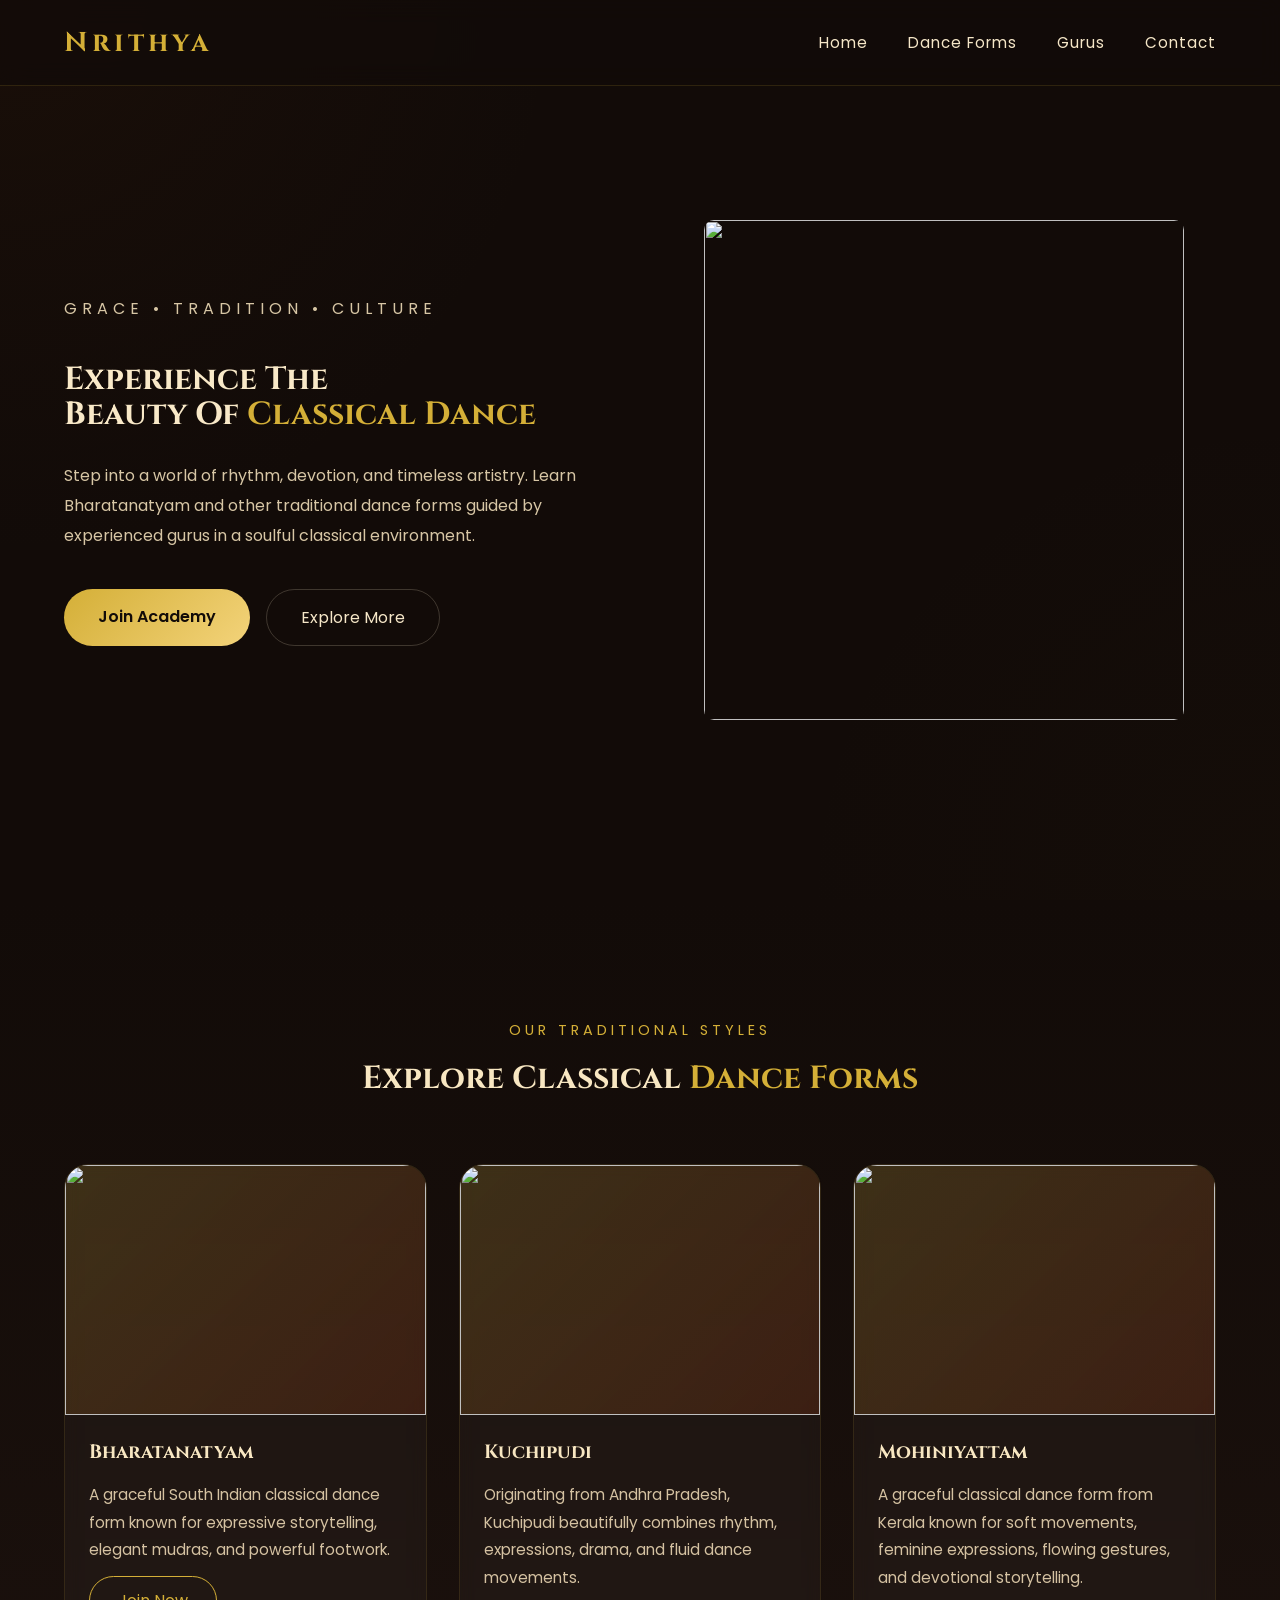
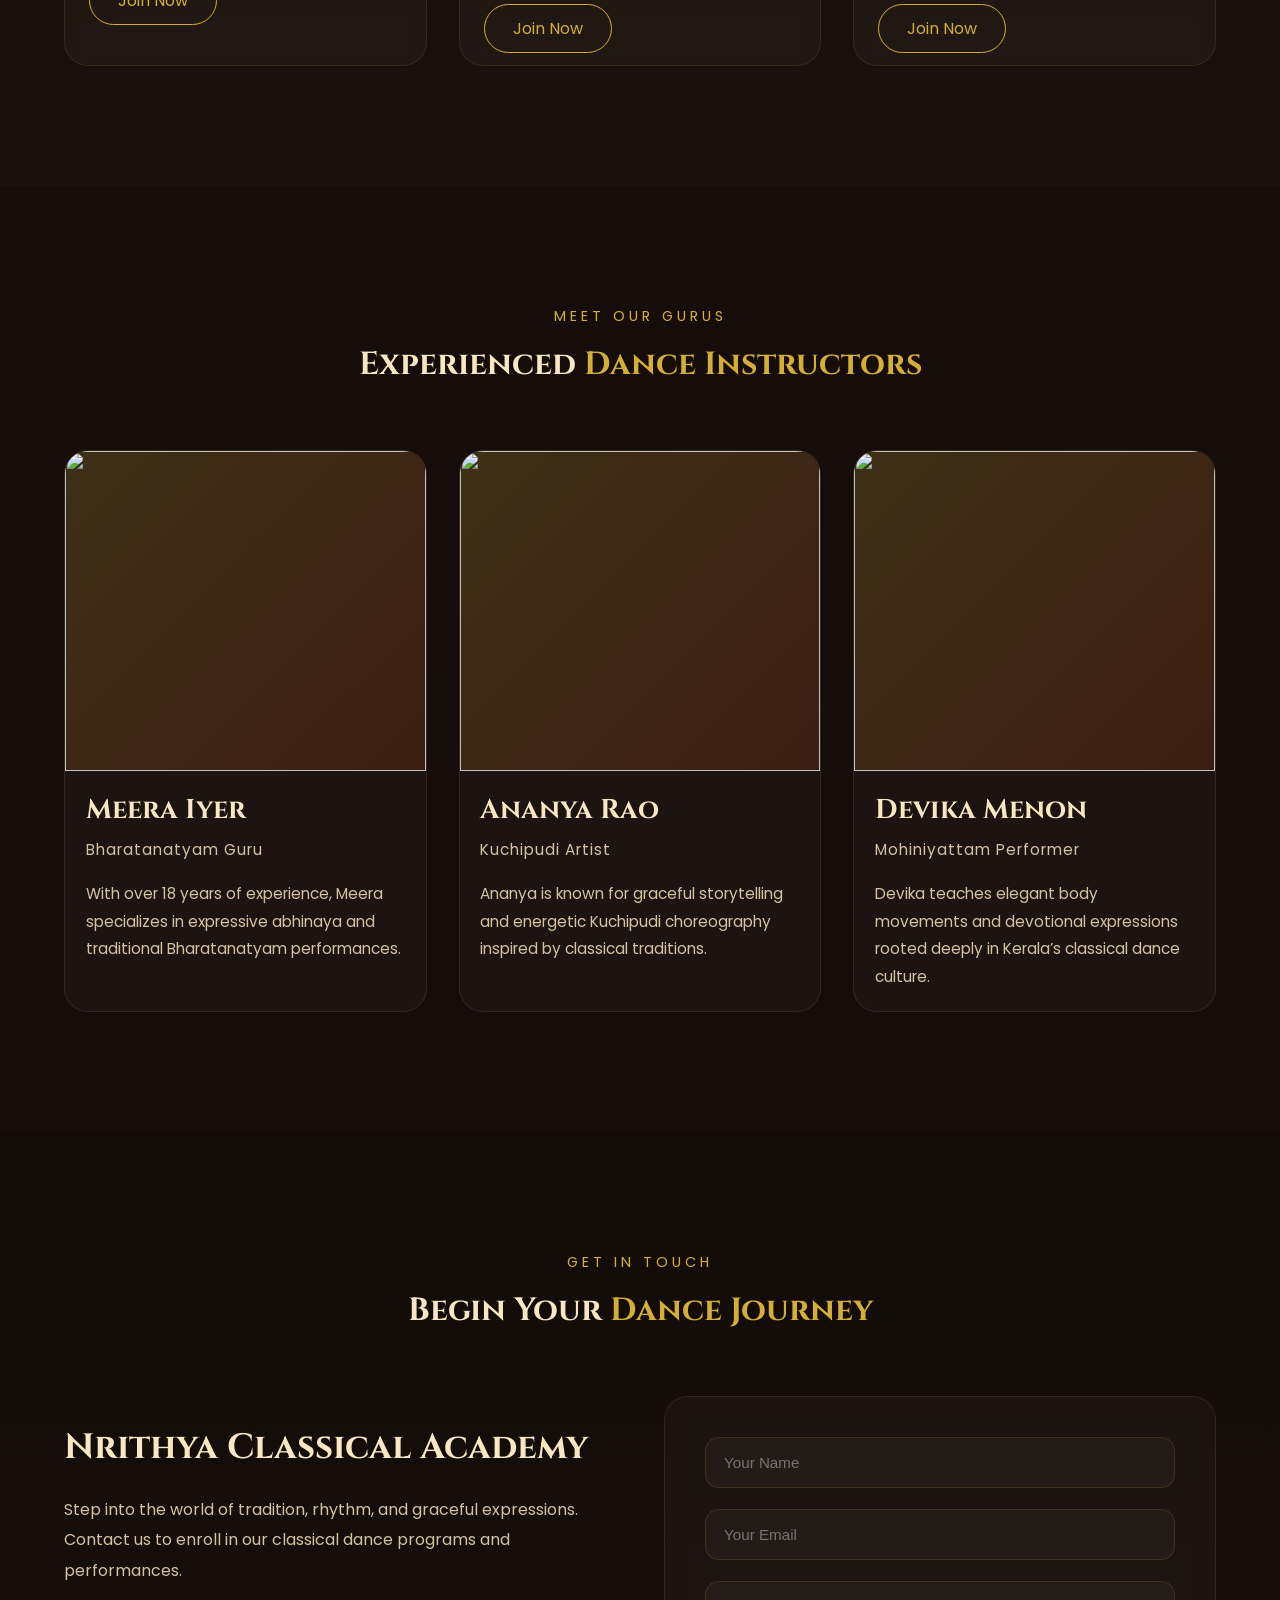
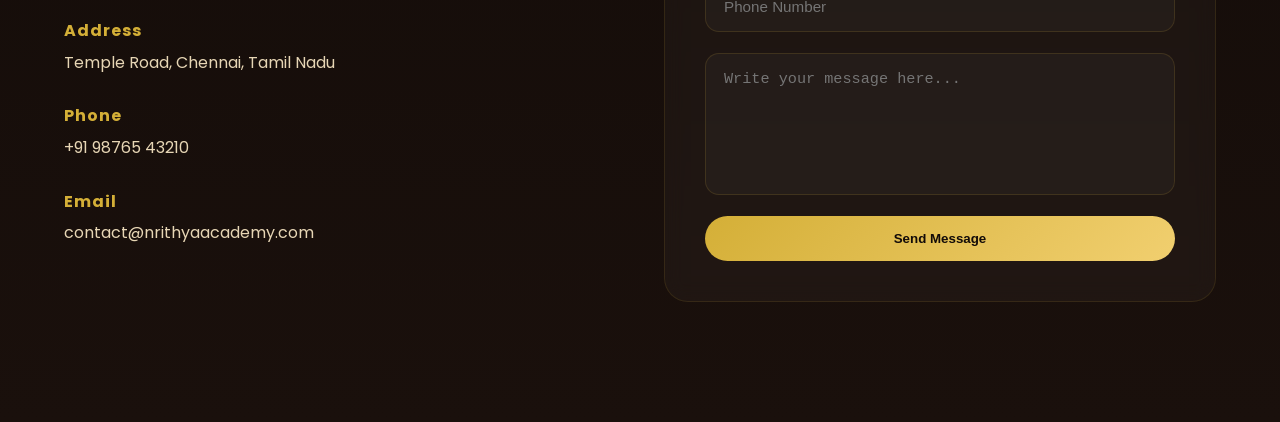
==== index.html @ 50ac48a0 "initial commit" ====
<!doctype html>
<html lang="en">
  <head>
    <meta charset="UTF-8" />
    <meta name="viewport" content="width=device-width, initial-scale=1.0" />
    <title>Nrithya Classical Dance</title>

    <link
      href="https://fonts.googleapis.com/css2?family=Cinzel:wght@400;500;600;700&family=Poppins:wght@300;400;500&display=swap"
      rel="stylesheet"
    />

    <link rel="stylesheet" href="style.css" />
    <link rel="stylesheet" href="css/navbar.css" />
    <link rel="stylesheet" href="css/hero.css" />
    <link rel="stylesheet" href="css/dance-forms.css" />
    <link rel="stylesheet" href="css/instructors.css" />
    <link rel="stylesheet" href="css/contact.css" />
  </head>

  <body>
    <!-- NAVBAR -->
    <nav>
      <div class="container navbar">
        <div class="logo">Nrithya</div>

        <ul class="nav-links">
          <li><a href="#hero">Home</a></li>
          <li><a href="#dance-forms">Dance Forms</a></li>
          <li><a href="#gurus">Gurus</a></li>
          <li><a href="#contact">Contact</a></li>
        </ul>

        <div class="hamburger">
          <span></span>
          <span></span>
          <span></span>
        </div>
      </div>
    </nav>

    <!-- HERO -->

    <section id="hero" class="hero">
      <div class="ornament ornament1"></div>
      <div class="ornament ornament2"></div>

      <div class="hero-container">
        <div class="hero-content">
          <p class="subtitle">GRACE • TRADITION • CULTURE</p>

          <h1>
            Experience The <br />
            Beauty Of <span>Classical Dance</span>
          </h1>

          <p>
            Step into a world of rhythm, devotion, and timeless artistry. Learn
            Bharatanatyam and other traditional dance forms guided by
            experienced gurus in a soulful classical environment.
          </p>

          <div class="hero-buttons">
            <a href="#contact" class="primary-btn">Join Academy</a>
            <a href="#dance-forms" class="secondary-btn">Explore More</a>
          </div>
        </div>

        <div class="hero-image">
          <img
            src="https://i.pinimg.com/474x/c1/97/d7/c197d7292b1a4ca4643cb6cf81c5b53d.jpg"
            alt=""
          />
        </div>
      </div>
    </section>

    <!-- DANCE FORMS SECTION -->

    <section id="dance-forms" class="dance-forms">
      <div class="container">
        <p class="section-subtitle">OUR TRADITIONAL STYLES</p>

        <h2 class="section-title">
          Explore Classical <span>Dance Forms</span>
        </h2>

        <div class="forms-grid">
          <!-- CARD 1 -->

          <div class="dance-card">
            <div class="card-image">
              <img
                src="https://static.vecteezy.com/system/resources/thumbnails/070/862/939/small/indian-classical-dancer-performing-bharatanatyam-in-traditional-costume-photo.jpg"
                alt=""
              />
            </div>

            <div class="card-content">
              <h3>Bharatanatyam</h3>

              <p>
                A graceful South Indian classical dance form known for
                expressive storytelling, elegant mudras, and powerful footwork.
              </p>

              <a href="#contact">Join Now</a>
            </div>
          </div>

          <!-- CARD 2 -->

          <div class="dance-card">
            <div class="card-image">
              <img
                src="https://cdn.britannica.com/99/126699-004-4DF6AC35/performance.jpg"
                alt=""
              />
            </div>

            <div class="card-content">
              <h3>Kuchipudi</h3>

              <p>
                Originating from Andhra Pradesh, Kuchipudi beautifully combines
                rhythm, expressions, drama, and fluid dance movements.
              </p>

              <a href="#contact">Join Now</a>
            </div>
          </div>

          <!-- CARD 3 -->

          <div class="dance-card">
            <div class="card-image">
              <img
                src="https://upload.wikimedia.org/wikipedia/commons/2/21/Mohiniyattam%2C_A_traditional_dance_form_of_Kerala_%28HSS%29_%2888%29.jpg?utm_source=commons.wikimedia.org&utm_campaign=index&utm_content=original"
                alt=""
              />
            </div>

            <div class="card-content">
              <h3>Mohiniyattam</h3>

              <p>
                A graceful classical dance form from Kerala known for soft
                movements, feminine expressions, flowing gestures, and
                devotional storytelling.
              </p>

              <a href="#contact">Join Now</a>
            </div>
          </div>
        </div>
      </div>
    </section>

    <!-- INSTRUCTORS SECTION -->

    <section id="gurus" class="instructors">
      <div class="container">
        <p class="section-subtitle">MEET OUR GURUS</p>

        <h2 class="section-title">
          Experienced <span>Dance Instructors</span>
        </h2>

        <div class="instructor-grid">
          <!-- CARD 1 -->

          <div class="instructor-card">
            <div class="instructor-image">
              <img
                src="https://c.superprof.com/i/a/36124409/15554604/600/20250429083446/dance-educator-classical-dance-bharatanatyam-from-rabindra-bharati-university-rhythm-focused.jpg"
                alt=""
              />
            </div>

            <div class="instructor-content">
              <h3>Meera Iyer</h3>
              <p class="dance-style">Bharatanatyam Guru</p>

              <p>
                With over 18 years of experience, Meera specializes in
                expressive abhinaya and traditional Bharatanatyam performances.
              </p>
            </div>
          </div>

          <!-- CARD 2 -->

          <div class="instructor-card">
            <div class="instructor-image">
              <img
                src="https://www.citywoofer.com/blog/wp-content/uploads/2023/05/WhatsApp-Image-2023-05-10-at-5.20.30-PM.jpeg"
                alt=""
              />
            </div>

            <div class="instructor-content">
              <h3>Ananya Rao</h3>
              <p class="dance-style">Kuchipudi Artist</p>

              <p>
                Ananya is known for graceful storytelling and energetic
                Kuchipudi choreography inspired by classical traditions.
              </p>
            </div>
          </div>

          <!-- CARD 3 -->

          <div class="instructor-card">
            <div class="instructor-image">
              <img
                src="https://media.ipassio.com/media/ckeditor_image/2022/11/08/mohiniyattam.webp"
                alt=""
              />
            </div>

            <div class="instructor-content">
              <h3>Devika Menon</h3>
              <p class="dance-style">Mohiniyattam Performer</p>

              <p>
                Devika teaches elegant body movements and devotional expressions
                rooted deeply in Kerala’s classical dance culture.
              </p>
            </div>
          </div>
        </div>
      </div>
    </section>

    <!-- CONTACT SECTION -->

    <section id="contact" class="contact-section">
      <div class="container">
        <p class="section-subtitle">GET IN TOUCH</p>

        <h2 class="section-title">Begin Your <span>Dance Journey</span></h2>

        <div class="contact-wrapper">
          <!-- LEFT -->

          <div class="contact-info">
            <h3>Nrithya Classical Academy</h3>

            <p>
              Step into the world of tradition, rhythm, and graceful
              expressions. Contact us to enroll in our classical dance programs
              and performances.
            </p>

            <div class="info-box">
              <h4>Address</h4>
              <p>Temple Road, Chennai, Tamil Nadu</p>
            </div>

            <div class="info-box">
              <h4>Phone</h4>
              <p>+91 98765 43210</p>
            </div>

            <div class="info-box">
              <h4>Email</h4>
              <p>contact@nrithyaacademy.com</p>
            </div>
          </div>

          <!-- RIGHT -->

          <form class="contact-form">
            <input type="text" placeholder="Your Name" />
            <input type="email" placeholder="Your Email" />
            <input type="text" placeholder="Phone Number" />

            <textarea
              rows="6"
              placeholder="Write your message here..."
            ></textarea>

            <button type="submit">Send Message</button>
          </form>
        </div>
      </div>
    </section>

    <script src="script.js"></script>
  </body>
</html>
---- style.css ----
@import url("https://fonts.googleapis.com/css2?family=Cinzel:wght@400;500;600;700&family=Poppins:wght@300;400;500&display=swap");

* {
  margin: 0;
  padding: 0;
  box-sizing: border-box;
}

html {
  scroll-behavior: smooth;
}

body {
  font-family: "Poppins", sans-serif;
  background: #120b08;
  color: #f6e7c8;
  overflow-x: hidden;
}
---- css/navbar.css ----
nav {
  width: 100%;
  position: fixed;
  top: 0;
  left: 0;
  z-index: 1000;
  background: rgba(18, 11, 8, 0.75);
  backdrop-filter: blur(12px);
  border-bottom: 1px solid rgba(212, 175, 55, 0.15);
}

.container {
  width: 90%;
  max-width: 1250px;
  margin: auto;
}

.navbar {
  height: 85px;
  display: flex;
  align-items: center;
  justify-content: space-between;
}

.logo {
  font-family: "Cinzel", serif;
  font-size: 1.7rem;
  color: #d4af37;
  letter-spacing: 4px;
  font-weight: 700;
}

.nav-links {
  display: flex;
  gap: 2.5rem;
  list-style: none;
}

.nav-links a {
  text-decoration: none;
  color: #f6e7c8;
  font-size: 0.95rem;
  letter-spacing: 1px;
  position: relative;
  transition: 0.3s;
}

.nav-links a::after {
  content: "";
  position: absolute;
  left: 0;
  bottom: -6px;
  width: 0%;
  height: 1px;
  background: #d4af37;
  transition: 0.3s;
}

.nav-links a:hover {
  color: #d4af37;
}

.nav-links a:hover::after {
  width: 100%;
}

.nav-btn {
  padding: 12px 28px;
  border-radius: 40px;
  border: 1px solid #d4af37;
  background: transparent;
  color: #d4af37;
  cursor: pointer;
  font-weight: 500;
  transition: 0.35s;
}

.nav-btn:hover {
  background: #d4af37;
  color: #120b08;
  box-shadow: 0 0 20px rgba(212, 175, 55, 0.35);
}

.hamburger {
  display: none;
  flex-direction: column;
  gap: 6px;
  cursor: pointer;
}

.hamburger span {
  width: 28px;
  height: 2px;
  background: #d4af37;
  border-radius: 10px;
}

@media (max-width: 768px) {
  .hamburger {
    display: flex;
    transition: 0.3s;
  }

  .nav-links {
    position: absolute;
    top: 85px;
    left: 0;
    width: 100%;
    background: #120b08;

    flex-direction: column;
    align-items: center;
    padding: 2rem 0;
    gap: 1.5rem;

    display: none;
  }

  .nav-links.active {
    display: flex;
  }
}
---- css/hero.css ----
.hero-container {
  width: 90%;
  max-width: 1200px;
  margin: auto;

  display: flex;
  align-items: center;
  justify-content: space-between;
  gap: 4rem;
}

.hero {
  min-height: 100vh;
  display: flex;
  align-items: center;
  padding: 120px 0 80px;

  background:
    linear-gradient(rgba(18, 11, 8, 0.82), rgba(18, 11, 8, 0.9)),
    radial-gradient(
      circle at top left,
      rgba(139, 69, 19, 0.35),
      transparent 35%
    ),
    radial-gradient(
      circle at bottom right,
      rgba(212, 175, 55, 0.12),
      transparent 30%
    ),
    #120b08;
}


/* LEFT CONTENT */

.hero-content {
  flex: 1;
  max-width: 650px;
}

.subtitle {
  color: #d4af37;
  letter-spacing: 5px;
  font-size: 0.9rem;
  margin-bottom: 1.3rem;
}

.hero h1 {
  font-family: "Cinzel", serif;
  font-size: 2rem;
  line-height: 1.1;
  margin-bottom: 1.8rem;
  color: #f9e9c8;
}

.hero h1 span {
  color: #d4af37;
}

.hero p {
  color: #d7c6a5;
  line-height: 1.9;
  font-size: 1rem;
  margin-bottom: 2.3rem;
}

/* RIGHT IMAGE */

.hero-image {
  flex: 1;
  display: flex;
  justify-content: center;
}

.hero-image img {
  width: 100%;
  max-width: 480px;
  object-fit: cover;
  height: 500px;
  border-radius: 10px;
}

/* BUTTONS */

.hero-buttons {
  display: flex;
  gap: 1rem;
}

.primary-btn,
.secondary-btn {
  padding: 15px 34px;
  border-radius: 50px;
  font-size: 1rem;
  cursor: pointer;
  transition: 0.35s;
  text-decoration: none;
}

.primary-btn {
  border: none;
  background: linear-gradient(135deg, #d4af37, #f3d37a);
  color: #120b08;
  font-weight: 600;
}

.primary-btn:hover {
  transform: translateY(-3px);
  box-shadow: 0 10px 25px rgba(212, 175, 55, 0.35);
}

.secondary-btn {
  background: transparent;
  border: 1px solid rgba(246, 231, 200, 0.2);
  color: #f6e7c8;
}

.secondary-btn:hover {
  transform: translateY(-3px);
  border-color: #d4af37;
  color: #d4af37;
}

/* RESPONSIVE */

@media (max-width: 900px) {
  .hero h1 {
    font-size: 3rem;
  }

  .hero-image {
    display: none;
  }
}

@media (max-width: 768px) {
  .hero-container {
    flex-direction: column-reverse;
    text-align: center;
  }

  .hero h1 {
    font-size: 2.7rem;
  }

  .hero-buttons {
    justify-content: center;
    flex-wrap: wrap;
  }

  .subtitle {
    letter-spacing: 3px;
  }
}
---- css/dance-forms.css ----
.dance-forms {
  padding: 120px 0;
  background: linear-gradient(to bottom, #120b08, #1b110d);
  position: relative;
}

.section-subtitle {
  text-align: center;
  color: #d4af37;
  letter-spacing: 4px;
  font-size: 0.9rem;
  margin-bottom: 1rem;
}

.section-title {
  text-align: center;
  font-size: 2rem;
  font-family: "Cinzel", serif;
  color: #f8e7c2;
  margin-bottom: 4rem;
}

.section-title span {
  color: #d4af37;
}

.forms-grid {
  display: grid;
  grid-template-columns: repeat(auto-fit, minmax(300px, 1fr));
  gap: 2rem;
}

.dance-card {
  background: rgba(255, 255, 255, 0.03);
  border: 1px solid rgba(212, 175, 55, 0.12);
  border-radius: 24px;
  overflow: hidden;
  transition: 0.4s;
  backdrop-filter: blur(8px);
}

.dance-card:hover {
  transform: translateY(-10px);
  border-color: rgba(212, 175, 55, 0.35);
  box-shadow: 0 15px 40px rgba(0, 0, 0, 0.35);
}

.card-image {
  height: 250px;
  background: linear-gradient(
    135deg,
    rgba(212, 175, 55, 0.18),
    rgba(90, 40, 20, 0.5)
  );
  display: flex;
  align-items: center;
  justify-content: center;
  color: #d4af37;
  font-size: 1.2rem;
  letter-spacing: 2px;
}

.card-image img {
  width: 100%;
  height: 100%;
  object-fit: cover;
}

.card-content {
  padding: 1.5rem;
}

.card-content h3 {
  font-size: 1.2rem;
  font-family: "Cinzel", serif;
  color: #f8e7c2;
  margin-bottom: 1rem;
}

.card-content p {
  color: #d5c2a2;
  line-height: 1.8;
  margin-bottom: 1.5rem;
  font-size: 0.96rem;
}

.card-content a {
  padding: 12px 28px;
  border-radius: 40px;
  border: 1px solid #d4af37;
  background: transparent;
  color: #d4af37;
  cursor: pointer;
  transition: 0.3s;
  text-decoration: none;
}

.card-content a:hover {
  background: #d4af37;
  color: #120b08;
}



@media (max-width: 768px) {
  .section-title {
    font-size: 2.3rem;
  }

  .card-image {
    height: 240px;
  }
}
---- css/instructors.css ----
.instructors {
  padding: 120px 0;
  background: #160d0a;
}

.instructor-grid {
  margin-top: 4rem;
  display: grid;
  grid-template-columns: repeat(auto-fit, minmax(300px, 1fr));
  gap: 2rem;
}

.instructor-card {
  background: rgba(255, 255, 255, 0.03);
  border: 1px solid rgba(212, 175, 55, 0.12);
  border-radius: 24px;
  overflow: hidden;
  transition: 0.4s;
}

.instructor-card:hover {
  transform: translateY(-10px);
  border-color: rgba(212, 175, 55, 0.3);
  box-shadow: 0 15px 40px rgba(0, 0, 0, 0.35);
}

.instructor-image {
  height: 320px;
  background: linear-gradient(
    135deg,
    rgba(212, 175, 55, 0.18),
    rgba(90, 40, 20, 0.5)
  );
}


.instructor-image img {
  width: 100%;
  height: 100%;
  object-fit: cover;
}

.instructor-content {
  padding: 1.3rem;
}

.instructor-content h3 {
  font-size: 1.7rem;
  font-family: "Cinzel", serif;
  color: #f8e7c2;
  margin-bottom: 0.5rem;
}

.dance-style {
  color: #d4af37;
  margin-bottom: 1rem;
  font-size: 0.95rem;
  letter-spacing: 1px;
}

.instructor-content p {
  color: #d5c2a2;
  line-height: 1.8;
  font-size: 0.96rem;
}
---- css/contact.css ----
.contact-section {
  padding: 120px 0;
  background: linear-gradient(to bottom, #120b08, #1a100c);
}

.contact-wrapper {
  margin-top: 4rem;
  display: grid;
  grid-template-columns: repeat(auto-fit, minmax(320px, 1fr));
  gap: 3rem;
  align-items: center;
}

.contact-info h3 {
  font-size: 2.2rem;
  font-family: "Cinzel", serif;
  color: #f8e7c2;
  margin-bottom: 1.5rem;
}

.contact-info > p {
  color: #d5c2a2;
  line-height: 1.9;
  margin-bottom: 2rem;
}

.info-box {
  margin-bottom: 1.8rem;
}

.info-box h4 {
  color: #d4af37;
  margin-bottom: 0.4rem;
  letter-spacing: 1px;
}

.info-box p {
  color: #e7d6b5;
}


.contact-form {
  background: rgba(255, 255, 255, 0.03);
  border: 1px solid rgba(212, 175, 55, 0.12);
  padding: 2.5rem;
  border-radius: 24px;
  display: flex;
  flex-direction: column;
  gap: 1.3rem;
  backdrop-filter: blur(10px);
}

.contact-form input,
.contact-form textarea {
  width: 100%;
  padding: 16px 18px;
  border-radius: 14px;
  border: 1px solid rgba(212, 175, 55, 0.15);
  background: rgba(255, 255, 255, 0.03);
  color: #f6e7c8;
  font-size: 0.95rem;
  outline: none;
  transition: 0.3s;
}

.contact-form input:focus,
.contact-form textarea:focus {
  border-color: #d4af37;
}

.contact-form textarea {
  resize: none;
}

.contact-form button {
  padding: 15px;
  border: none;
  border-radius: 40px;
  background: linear-gradient(135deg, #d4af37, #f1cf6f);
  color: #120b08;
  font-weight: 600;
  cursor: pointer;
  transition: 0.3s;
}

.contact-form button:hover {
  transform: translateY(-3px);
  box-shadow: 0 10px 25px rgba(212, 175, 55, 0.3);
}


@media (max-width: 768px) {
  .contact-info h3 {
    font-size: 1.8rem;
  }

  .contact-wrapper {
    gap: 2rem;
  }
}
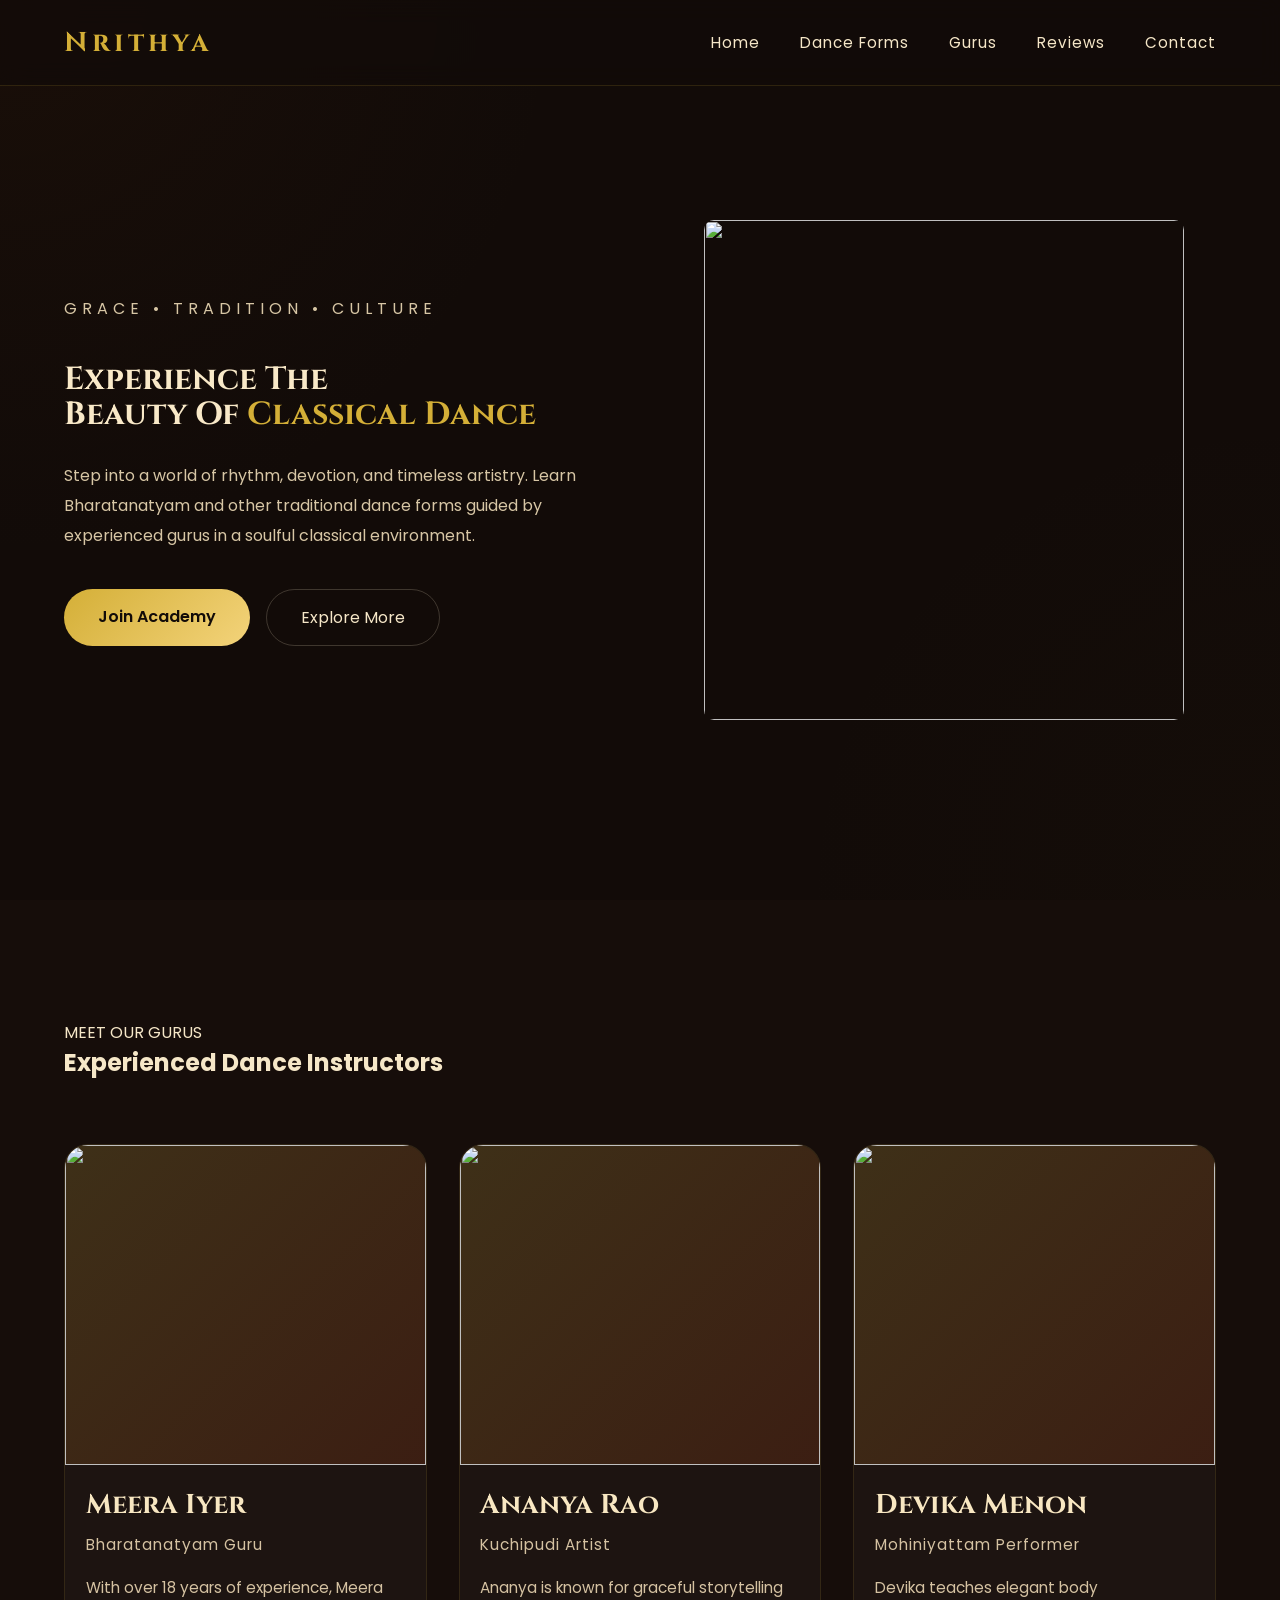
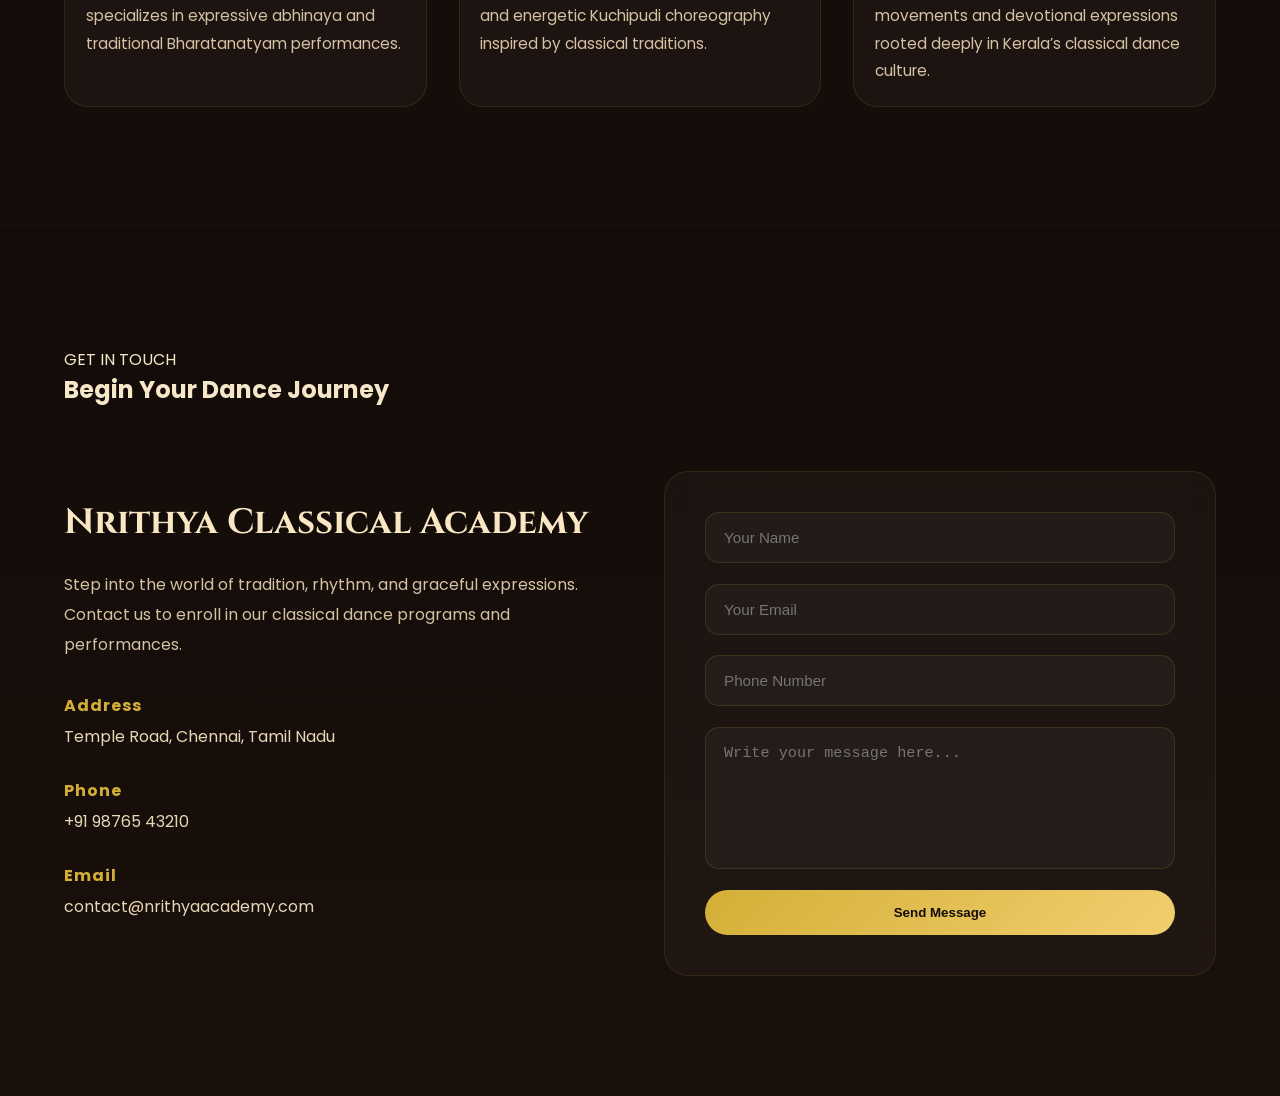
==== commit 5b27c555: "Add reviews page and link it from navbar" ====
--- a/index.html
+++ b/index.html
@@ -13,7 +13,6 @@
     <link rel="stylesheet" href="style.css" />
     <link rel="stylesheet" href="css/navbar.css" />
     <link rel="stylesheet" href="css/hero.css" />
-    <link rel="stylesheet" href="css/dance-forms.css" />
     <link rel="stylesheet" href="css/instructors.css" />
     <link rel="stylesheet" href="css/contact.css" />
   </head>
@@ -26,8 +25,9 @@
 
         <ul class="nav-links">
           <li><a href="#hero">Home</a></li>
-          <li><a href="#dance-forms">Dance Forms</a></li>
+          <li><a href="dance-forms.html">Dance Forms</a></li>
           <li><a href="#gurus">Gurus</a></li>
+          <li><a href="reviews.html">Reviews</a></li>
           <li><a href="#contact">Contact</a></li>
         </ul>
 
@@ -71,87 +71,6 @@
             src="https://i.pinimg.com/474x/c1/97/d7/c197d7292b1a4ca4643cb6cf81c5b53d.jpg"
             alt=""
           />
-        </div>
-      </div>
-    </section>
-
-    <!-- DANCE FORMS SECTION -->
-
-    <section id="dance-forms" class="dance-forms">
-      <div class="container">
-        <p class="section-subtitle">OUR TRADITIONAL STYLES</p>
-
-        <h2 class="section-title">
-          Explore Classical <span>Dance Forms</span>
-        </h2>
-
-        <div class="forms-grid">
-          <!-- CARD 1 -->
-
-          <div class="dance-card">
-            <div class="card-image">
-              <img
-                src="https://static.vecteezy.com/system/resources/thumbnails/070/862/939/small/indian-classical-dancer-performing-bharatanatyam-in-traditional-costume-photo.jpg"
-                alt=""
-              />
-            </div>
-
-            <div class="card-content">
-              <h3>Bharatanatyam</h3>
-
-              <p>
-                A graceful South Indian classical dance form known for
-                expressive storytelling, elegant mudras, and powerful footwork.
-              </p>
-
-              <a href="#contact">Join Now</a>
-            </div>
-          </div>
-
-          <!-- CARD 2 -->
-
-          <div class="dance-card">
-            <div class="card-image">
-              <img
-                src="https://cdn.britannica.com/99/126699-004-4DF6AC35/performance.jpg"
-                alt=""
-              />
-            </div>
-
-            <div class="card-content">
-              <h3>Kuchipudi</h3>
-
-              <p>
-                Originating from Andhra Pradesh, Kuchipudi beautifully combines
-                rhythm, expressions, drama, and fluid dance movements.
-              </p>
-
-              <a href="#contact">Join Now</a>
-            </div>
-          </div>
-
-          <!-- CARD 3 -->
-
-          <div class="dance-card">
-            <div class="card-image">
-              <img
-                src="https://upload.wikimedia.org/wikipedia/commons/2/21/Mohiniyattam%2C_A_traditional_dance_form_of_Kerala_%28HSS%29_%2888%29.jpg?utm_source=commons.wikimedia.org&utm_campaign=index&utm_content=original"
-                alt=""
-              />
-            </div>
-
-            <div class="card-content">
-              <h3>Mohiniyattam</h3>
-
-              <p>
-                A graceful classical dance form from Kerala known for soft
-                movements, feminine expressions, flowing gestures, and
-                devotional storytelling.
-              </p>
-
-              <a href="#contact">Join Now</a>
-            </div>
-          </div>
         </div>
       </div>
     </section>
